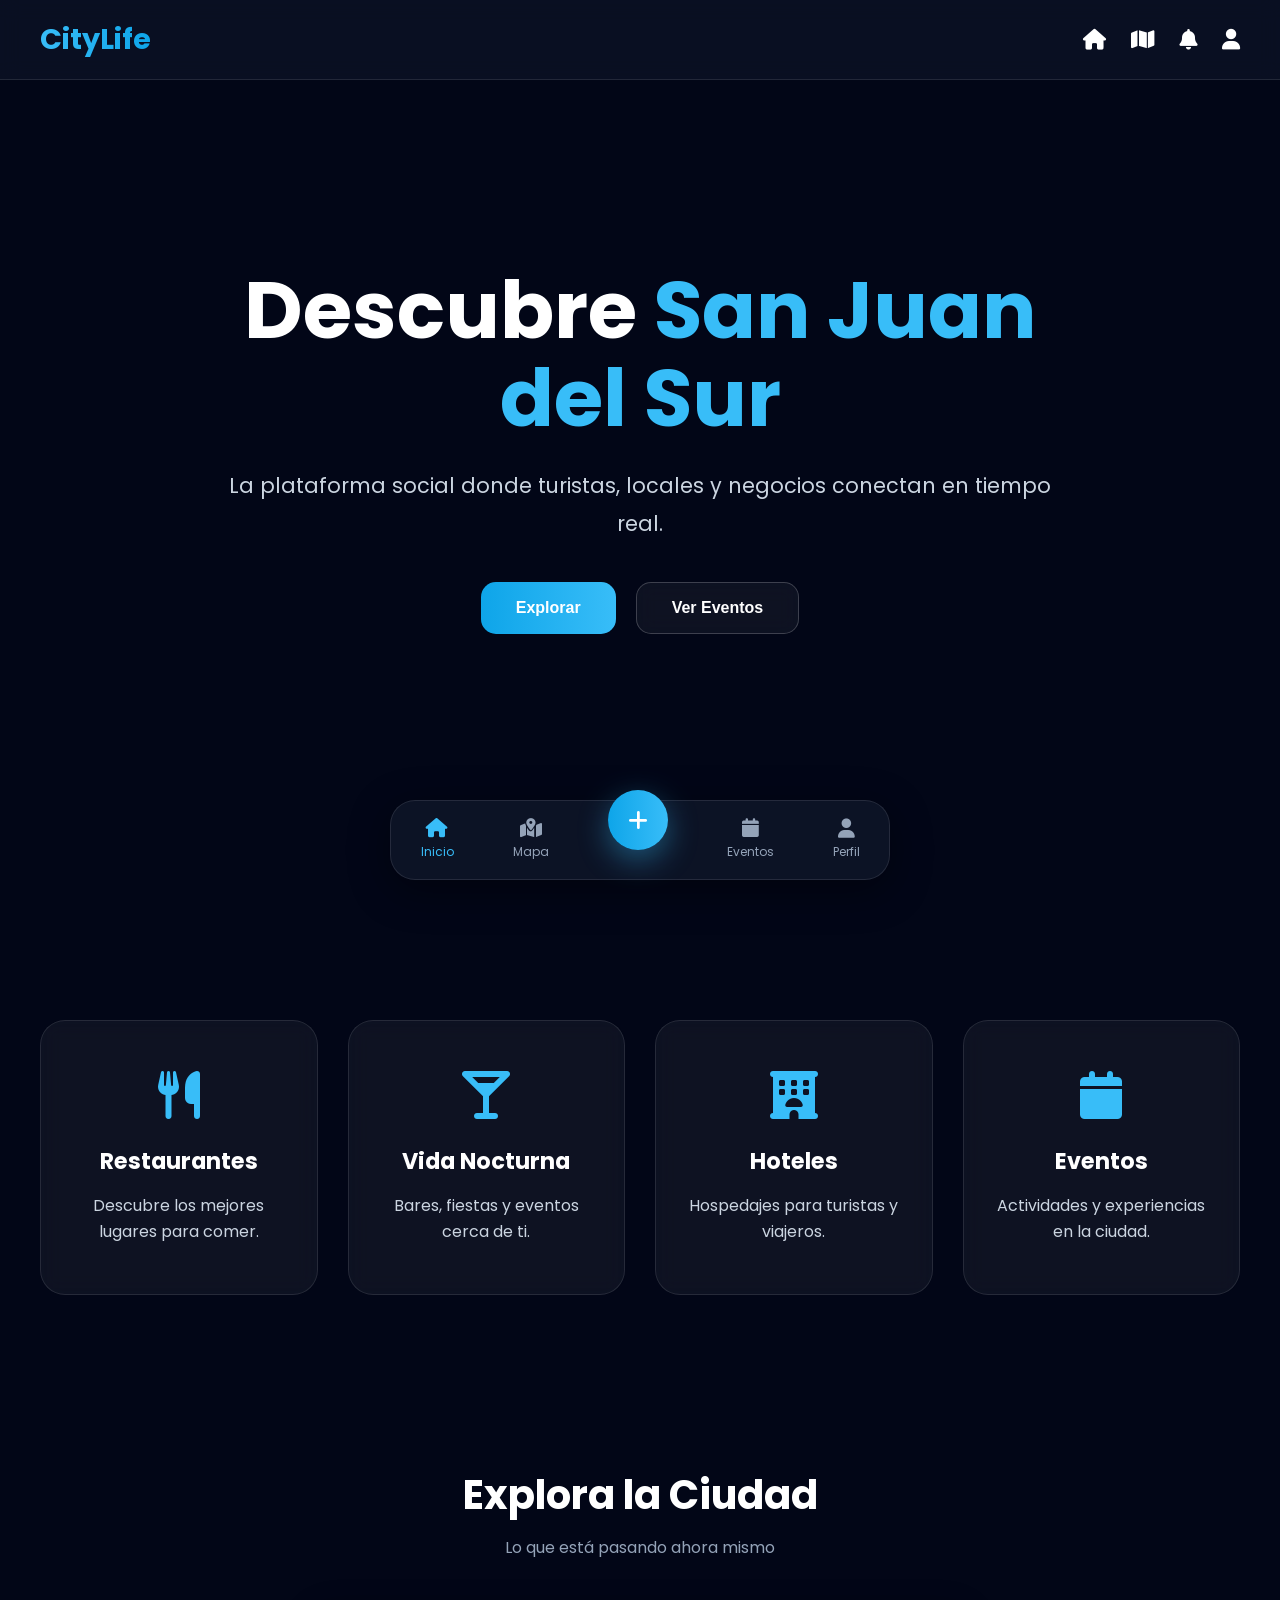
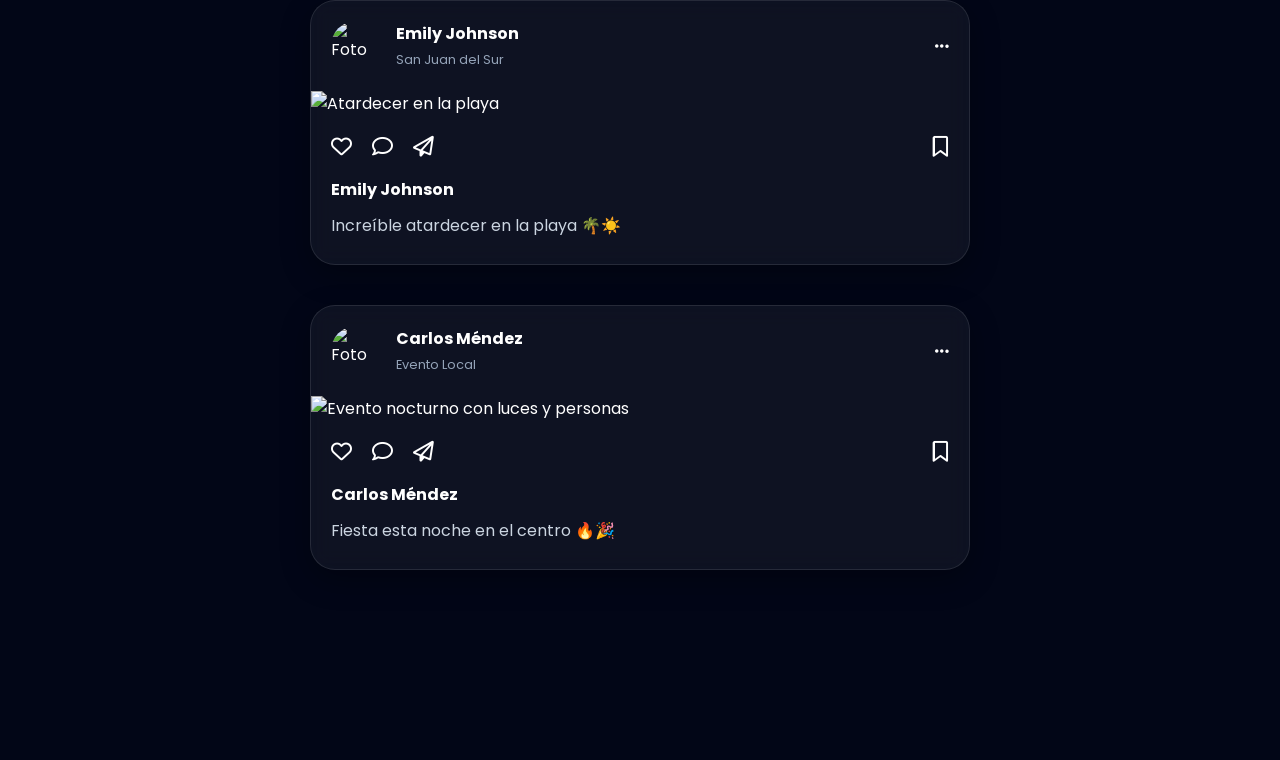
==== index.html @ c030ff0f "Primer frontend de la app" ====
<!DOCTYPE html>
<html lang="es">
<head>
    <meta charset="UTF-8" />
    <meta name="viewport" content="width=device-width, initial-scale=1.0" />

    <title>City Social App</title>

    <!-- CSS -->
    <link rel="stylesheet" href="css/style.css">

    <!-- FONT AWESOME -->
    <link
        rel="stylesheet"
        href="https://cdnjs.cloudflare.com/ajax/libs/font-awesome/6.5.1/css/all.min.css"
    />
</head>

<body>

    <!-- NAVBAR -->
    <nav class="navbar">
        <div class="logo">
            CityLife
        </div>

        <div class="nav-icons">
            <i class="fa-solid fa-house"></i>
            <i class="fa-solid fa-map"></i>
            <i class="fa-solid fa-bell"></i>
            <i class="fa-solid fa-user"></i>
        </div>
    </nav>

    <main>
        <!-- HERO SECTION -->
        <section class="hero">
            <div class="overlay"></div>

            <div class="hero-content">
                <h1>
                    Descubre <span>San Juan del Sur</span>
                </h1>

                <p>
                    La plataforma social donde turistas, locales y negocios
                    conectan en tiempo real.
                </p>

                <div class="hero-buttons">
                    <button class="primary-btn" type="button">
                        Explorar
                    </button>

                    <button class="secondary-btn" type="button">
                        Ver Eventos
                    </button>
                </div>
            </div>
        </section>

        <!-- CATEGORÍAS -->
        <section class="categories">
            <div class="card">
                <i class="fa-solid fa-utensils"></i>
                <h3>Restaurantes</h3>
                <p>Descubre los mejores lugares para comer.</p>
            </div>

            <div class="card">
                <i class="fa-solid fa-martini-glass"></i>
                <h3>Vida Nocturna</h3>
                <p>Bares, fiestas y eventos cerca de ti.</p>
            </div>

            <div class="card">
                <i class="fa-solid fa-hotel"></i>
                <h3>Hoteles</h3>
                <p>Hospedajes para turistas y viajeros.</p>
            </div>

            <div class="card">
                <i class="fa-solid fa-calendar"></i>
                <h3>Eventos</h3>
                <p>Actividades y experiencias en la ciudad.</p>
            </div>
        </section>

        <!-- SOCIAL FEED -->
        <section class="feed">
            <div class="feed-title">
                <h2>Explora la Ciudad</h2>
                <p>Lo que está pasando ahora mismo</p>
            </div>

            <!-- POST 1 -->
            <article class="post">
                <div class="post-header">
                    <div class="user-info">
                        <img
                            src="https://i.pravatar.cc/100?img=12"
                            alt="Foto de perfil de Emily Johnson"
                        />

                        <div>
                            <h4>Emily Johnson</h4>
                            <span>San Juan del Sur</span>
                        </div>
                    </div>

                    <i class="fa-solid fa-ellipsis"></i>
                </div>

                <img
                    class="post-image"
                    src="https://images.unsplash.com/photo-1507525428034-b723cf961d3e"
                    alt="Atardecer en la playa"
                />

                <div class="post-actions">
                    <div class="left-actions">
                        <i class="fa-regular fa-heart"></i>
                        <i class="fa-regular fa-comment"></i>
                        <i class="fa-regular fa-paper-plane"></i>
                    </div>

                    <i class="fa-regular fa-bookmark"></i>
                </div>

                <div class="post-content">
                    <h4>Emily Johnson</h4>

                    <p>
                        Increíble atardecer en la playa 🌴☀️
                    </p>
                </div>
            </article>

            <!-- POST 2 -->
            <article class="post">
                <div class="post-header">
                    <div class="user-info">
                        <img
                            src="https://i.pravatar.cc/100?img=22"
                            alt="Foto de perfil de Carlos Méndez"
                        />

                        <div>
                            <h4>Carlos Méndez</h4>
                            <span>Evento Local</span>
                        </div>
                    </div>

                    <i class="fa-solid fa-ellipsis"></i>
                </div>

                <img
                    class="post-image"
                    src="https://images.unsplash.com/photo-1516450360452-9312f5e86fc7"
                    alt="Evento nocturno con luces y personas"
                />

                <div class="post-actions">
                    <div class="left-actions">
                        <i class="fa-regular fa-heart"></i>
                        <i class="fa-regular fa-comment"></i>
                        <i class="fa-regular fa-paper-plane"></i>
                    </div>

                    <i class="fa-regular fa-bookmark"></i>
                </div>

                <div class="post-content">
                    <h4>Carlos Méndez</h4>

                    <p>
                        Fiesta esta noche en el centro 🔥🎉
                    </p>
                </div>
            </article>
        </section>
    </main>

    <!-- MOBILE NAVIGATION -->
    <nav class="mobile-nav">
        <div class="mobile-item active">
            <i class="fa-solid fa-house"></i>
            <span>Inicio</span>
        </div>

        <div class="mobile-item">
            <i class="fa-solid fa-map-location-dot"></i>
            <span>Mapa</span>
        </div>

        <div class="mobile-item center-button">
            <i class="fa-solid fa-plus"></i>
        </div>

        <div class="mobile-item">
            <i class="fa-solid fa-calendar"></i>
            <span>Eventos</span>
        </div>

        <div class="mobile-item">
            <i class="fa-solid fa-user"></i>
            <span>Perfil</span>
        </div>
    </nav>

    <!-- JAVASCRIPT -->
    <script src="js/script.js"></script>

</body>
</html>
---- css/style.css ----
@import url('https://fonts.googleapis.com/css2?family=Poppins:wght@300;400;500;600;700&display=swap');

*{
    margin: 0;
    padding: 0;
    box-sizing: border-box;
}

body{
    font-family: 'Poppins', sans-serif;
    background: #020617;
    color: white;
    overflow-x: hidden;
}

/* NAVBAR */

.navbar{
    width: 100%;
    height: 80px;

    padding: 0 40px;

    display: flex;
    justify-content: space-between;
    align-items: center;

    position: fixed;
    top: 0;

    z-index: 1000;

    background: rgba(15,23,42,0.6);

    backdrop-filter: blur(10px);

    border-bottom: 1px solid rgba(255,255,255,0.1);
}

.logo{
    font-size: 1.8rem;
    font-weight: 700;

    background: linear-gradient(to right,#38bdf8,#0ea5e9);

    -webkit-background-clip: text;
    -webkit-text-fill-color: transparent;
}

.nav-icons{
    display: flex;
    gap: 25px;
}

.nav-icons i{
    font-size: 1.3rem;

    cursor: pointer;

    transition: 0.3s;
}

.nav-icons i:hover{
    color: #38bdf8;
    transform: scale(1.2);
}

/* HERO */

.hero{
    width: 100%;
    height: 100vh;

    background-image:
    linear-gradient(
        rgba(2,6,23,0.7),
        rgba(2,6,23,0.9)
    ),
    url('https://images.unsplash.com/photo-1507525428034-b723cf961d3e');

    background-size: cover;
    background-position: center;

    display: flex;
    justify-content: center;
    align-items: center;

    text-align: center;

    padding: 20px;
}

.hero-content{
    max-width: 850px;
}

.hero-content h1{
    font-size: 5rem;
    line-height: 1.1;

    margin-bottom: 25px;

    font-weight: 700;
}

.hero-content span{
    color: #38bdf8;
}

.hero-content p{
    font-size: 1.3rem;

    color: #cbd5e1;

    margin-bottom: 40px;

    line-height: 1.8;
}

.hero-buttons{
    display: flex;
    justify-content: center;
    gap: 20px;

    flex-wrap: wrap;
}

.primary-btn{
    padding: 16px 35px;

    border: none;
    border-radius: 15px;

    background: linear-gradient(to right,#0ea5e9,#38bdf8);

    color: white;

    font-size: 1rem;
    font-weight: 600;

    cursor: pointer;

    transition: 0.3s;
}

.primary-btn:hover{
    transform: translateY(-5px);
}

.secondary-btn{
    padding: 16px 35px;

    border-radius: 15px;

    border: 1px solid rgba(255,255,255,0.2);

    background: rgba(255,255,255,0.05);

    color: white;

    font-size: 1rem;
    font-weight: 600;

    backdrop-filter: blur(10px);

    cursor: pointer;

    transition: 0.3s;
}

.secondary-btn:hover{
    background: rgba(255,255,255,0.1);
}

/* CATEGORIES */

.categories{
    padding: 120px 40px;

    display: grid;

    grid-template-columns: repeat(auto-fit,minmax(240px,1fr));

    gap: 30px;
}

.card{
    background: rgba(255,255,255,0.05);

    border: 1px solid rgba(255,255,255,0.1);

    backdrop-filter: blur(10px);

    border-radius: 25px;

    padding: 50px 30px;

    text-align: center;

    transition: 0.4s;
}

.card:hover{
    transform: translateY(-10px);

    border-color: #38bdf8;

    box-shadow: 0 20px 40px rgba(56,189,248,0.15);
}

.card i{
    font-size: 3rem;

    margin-bottom: 25px;

    color: #38bdf8;
}

.card h3{
    font-size: 1.4rem;

    margin-bottom: 15px;
}

.card p{
    color: #cbd5e1;

    line-height: 1.6;
}

/* RESPONSIVE */

@media(max-width:768px){

    .navbar{
        padding: 0 20px;
    }

    .hero-content h1{
        font-size: 3rem;
    }

    .hero-content p{
        font-size: 1rem;
    }

    .categories{
        padding: 80px 20px;
    }

}
/* MOBILE NAVIGATION */

.mobile-nav{
    position: fixed;

    bottom: 20px;
    left: 50%;

    transform: translateX(-50%);

    width: 90%;
    max-width: 500px;

    height: 80px;

    background: rgba(15,23,42,0.8);

    backdrop-filter: blur(15px);

    border: 1px solid rgba(255,255,255,0.1);

    border-radius: 25px;

    display: flex;
    justify-content: space-around;
    align-items: center;

    z-index: 1000;

    box-shadow: 0 10px 40px rgba(0,0,0,0.4);
}

.mobile-item{
    display: flex;
    flex-direction: column;
    align-items: center;

    gap: 5px;

    color: #94a3b8;

    cursor: pointer;

    transition: 0.3s;
}

.mobile-item i{
    font-size: 1.2rem;
}

.mobile-item span{
    font-size: 0.75rem;
}

.mobile-item:hover{
    color: #38bdf8;
    transform: translateY(-5px);
}

.active{
    color: #38bdf8;
}

.center-button{
    width: 60px;
    height: 60px;

    background: linear-gradient(to right,#0ea5e9,#38bdf8);

    border-radius: 50%;

    display: flex;
    justify-content: center;
    align-items: center;

    margin-top: -40px;

    color: white !important;

    box-shadow: 0 10px 30px rgba(56,189,248,0.4);
}

.center-button i{
    font-size: 1.4rem;
}

/* DESKTOP */

@media(min-width:769px){

    .mobile-nav{
        width: 500px;
    }

}
/* FEED */

.feed{
    padding: 50px 20px 150px;

    max-width: 700px;
    margin: auto;
}

.feed-title{
    text-align: center;

    margin-bottom: 40px;
}

.feed-title h2{
    font-size: 2.5rem;
    margin-bottom: 10px;
}

.feed-title p{
    color: #94a3b8;
}

/* POST */

.post{
    background: rgba(255,255,255,0.05);

    border: 1px solid rgba(255,255,255,0.1);

    backdrop-filter: blur(10px);

    border-radius: 25px;

    overflow: hidden;

    margin-bottom: 40px;

    box-shadow: 0 10px 30px rgba(0,0,0,0.3);
}

/* HEADER */

.post-header{
    display: flex;
    justify-content: space-between;
    align-items: center;

    padding: 20px;
}

.user-info{
    display: flex;
    align-items: center;
    gap: 15px;
}

.user-info img{
    width: 50px;
    height: 50px;

    border-radius: 50%;

    object-fit: cover;
}

.user-info h4{
    font-size: 1rem;
}

.user-info span{
    font-size: 0.8rem;
    color: #94a3b8;
}

/* IMAGE */

.post-image{
    width: 100%;
    height: 400px;

    object-fit: cover;
}

/* ACTIONS */

.post-actions{
    display: flex;
    justify-content: space-between;

    padding: 20px;
}

.left-actions{
    display: flex;
    gap: 20px;
}

.post-actions i{
    font-size: 1.3rem;

    cursor: pointer;

    transition: 0.3s;
}

.post-actions i:hover{
    color: #38bdf8;
    transform: scale(1.1);
}

/* CONTENT */

.post-content{
    padding: 0 20px 25px;
}

.post-content h4{
    margin-bottom: 10px;
}

.post-content p{
    color: #cbd5e1;
    line-height: 1.7;
}
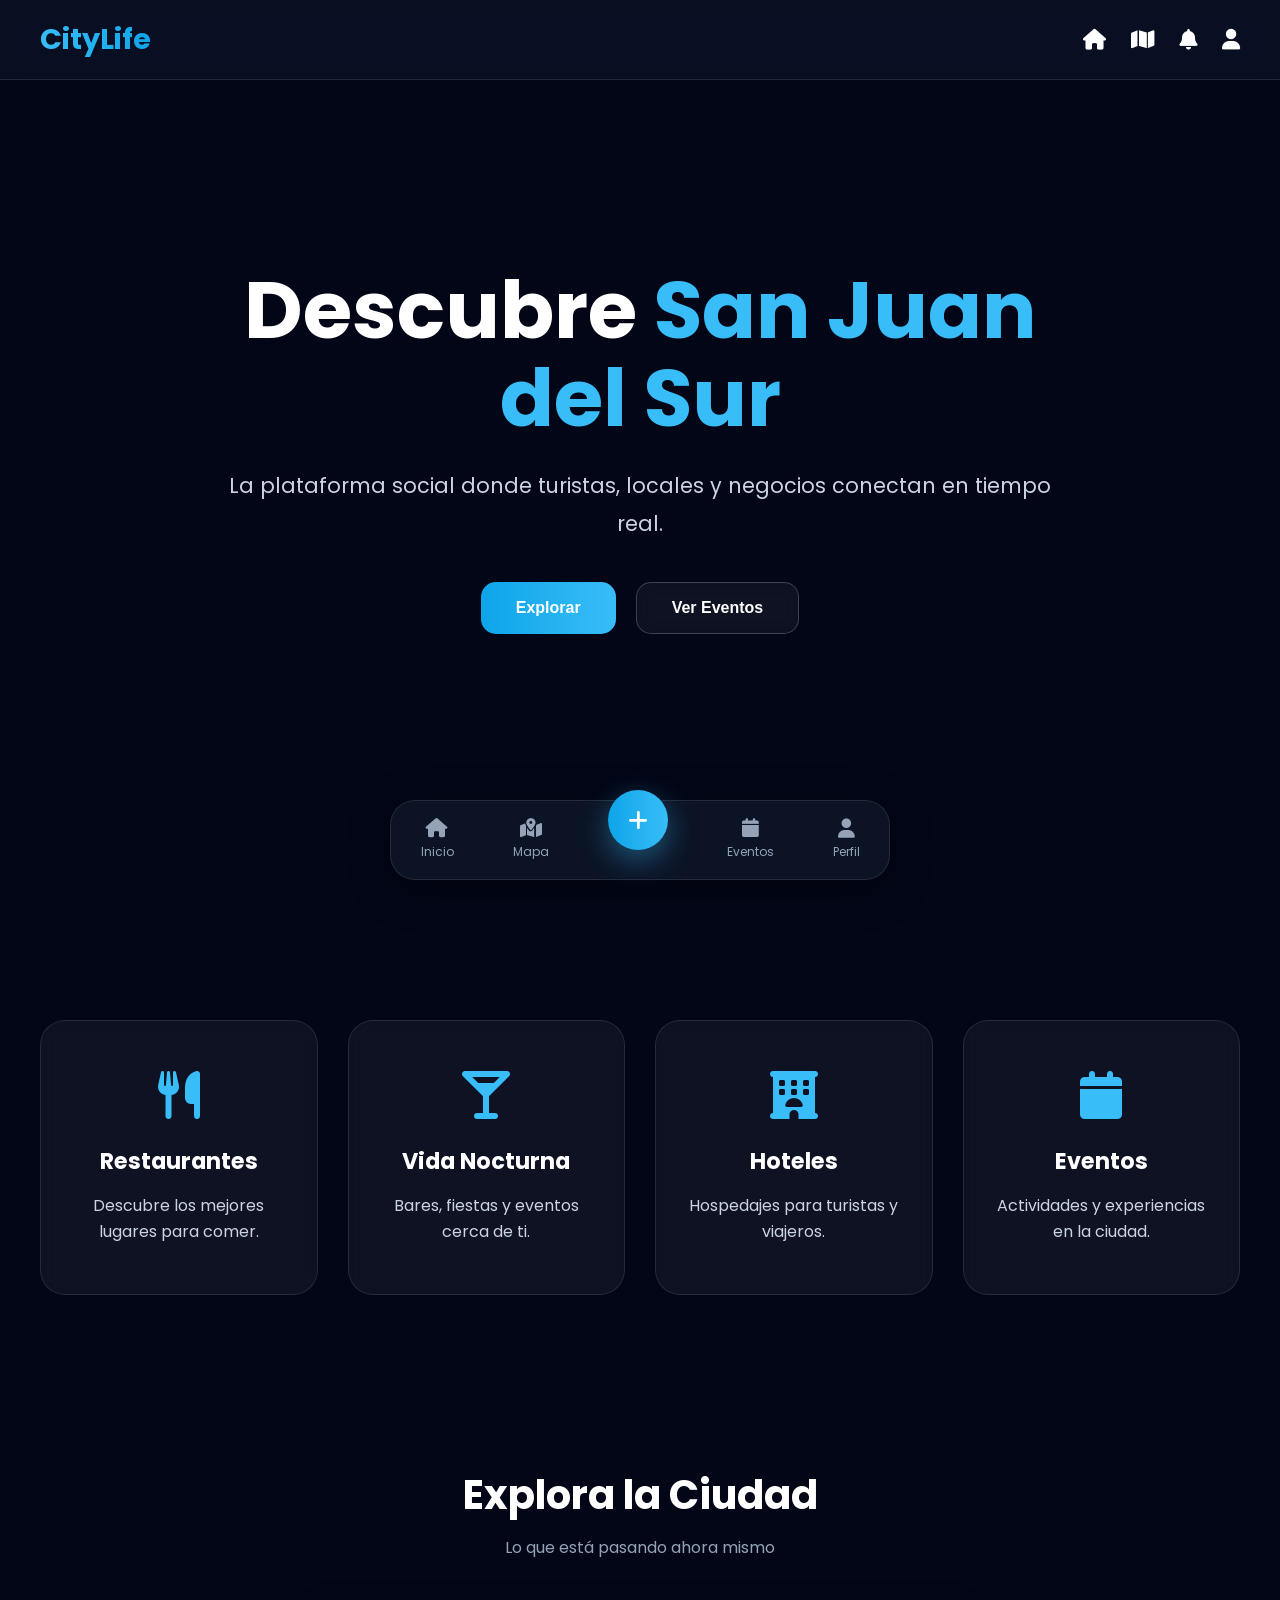
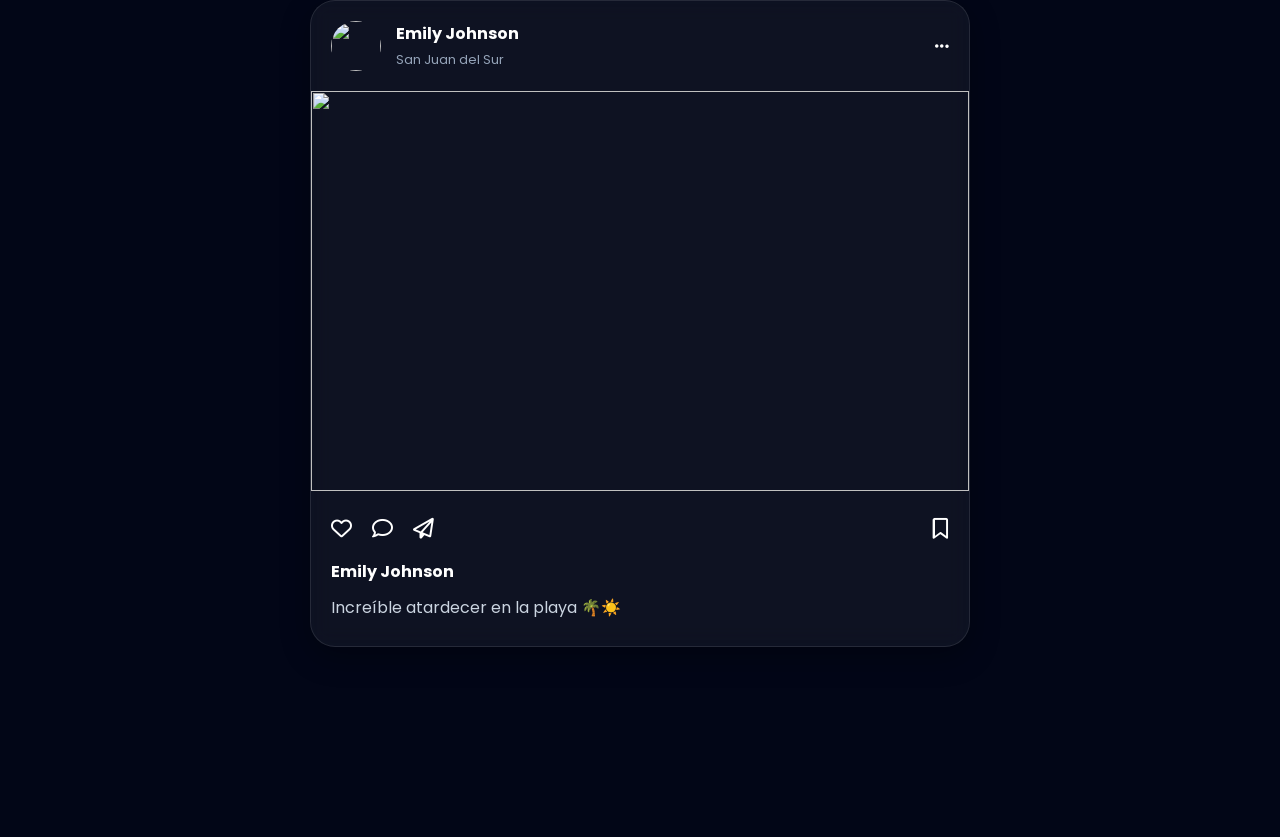
==== commit 7b70d0bd: "botones funcionales" ====
--- a/index.html
+++ b/index.html
@@ -20,195 +20,57 @@
 
     <!-- NAVBAR -->
     <nav class="navbar">
-        <div class="logo">
-            CityLife
-        </div>
+        <div class="logo">CityLife</div>
 
         <div class="nav-icons">
-            <i class="fa-solid fa-house"></i>
-            <i class="fa-solid fa-map"></i>
-            <i class="fa-solid fa-bell"></i>
-            <i class="fa-solid fa-user"></i>
+
+            <!-- SPA NAVIGATION -->
+            <i class="fa-solid fa-house" onclick="location.hash='home'"></i>
+
+            <i class="fa-solid fa-map" onclick="location.hash='explore'"></i>
+
+            <i class="fa-solid fa-bell" onclick="location.hash='notifications'"></i>
+
+            <i class="fa-solid fa-user" onclick="location.hash='perfil'"></i>
+
         </div>
     </nav>
 
-    <main>
-        <!-- HERO SECTION -->
-        <section class="hero">
-            <div class="overlay"></div>
-
-            <div class="hero-content">
-                <h1>
-                    Descubre <span>San Juan del Sur</span>
-                </h1>
-
-                <p>
-                    La plataforma social donde turistas, locales y negocios
-                    conectan en tiempo real.
-                </p>
-
-                <div class="hero-buttons">
-                    <button class="primary-btn" type="button">
-                        Explorar
-                    </button>
-
-                    <button class="secondary-btn" type="button">
-                        Ver Eventos
-                    </button>
-                </div>
-            </div>
-        </section>
-
-        <!-- CATEGORÍAS -->
-        <section class="categories">
-            <div class="card">
-                <i class="fa-solid fa-utensils"></i>
-                <h3>Restaurantes</h3>
-                <p>Descubre los mejores lugares para comer.</p>
-            </div>
-
-            <div class="card">
-                <i class="fa-solid fa-martini-glass"></i>
-                <h3>Vida Nocturna</h3>
-                <p>Bares, fiestas y eventos cerca de ti.</p>
-            </div>
-
-            <div class="card">
-                <i class="fa-solid fa-hotel"></i>
-                <h3>Hoteles</h3>
-                <p>Hospedajes para turistas y viajeros.</p>
-            </div>
-
-            <div class="card">
-                <i class="fa-solid fa-calendar"></i>
-                <h3>Eventos</h3>
-                <p>Actividades y experiencias en la ciudad.</p>
-            </div>
-        </section>
-
-        <!-- SOCIAL FEED -->
-        <section class="feed">
-            <div class="feed-title">
-                <h2>Explora la Ciudad</h2>
-                <p>Lo que está pasando ahora mismo</p>
-            </div>
-
-            <!-- POST 1 -->
-            <article class="post">
-                <div class="post-header">
-                    <div class="user-info">
-                        <img
-                            src="https://i.pravatar.cc/100?img=12"
-                            alt="Foto de perfil de Emily Johnson"
-                        />
-
-                        <div>
-                            <h4>Emily Johnson</h4>
-                            <span>San Juan del Sur</span>
-                        </div>
-                    </div>
-
-                    <i class="fa-solid fa-ellipsis"></i>
-                </div>
-
-                <img
-                    class="post-image"
-                    src="https://images.unsplash.com/photo-1507525428034-b723cf961d3e"
-                    alt="Atardecer en la playa"
-                />
-
-                <div class="post-actions">
-                    <div class="left-actions">
-                        <i class="fa-regular fa-heart"></i>
-                        <i class="fa-regular fa-comment"></i>
-                        <i class="fa-regular fa-paper-plane"></i>
-                    </div>
-
-                    <i class="fa-regular fa-bookmark"></i>
-                </div>
-
-                <div class="post-content">
-                    <h4>Emily Johnson</h4>
-
-                    <p>
-                        Increíble atardecer en la playa 🌴☀️
-                    </p>
-                </div>
-            </article>
-
-            <!-- POST 2 -->
-            <article class="post">
-                <div class="post-header">
-                    <div class="user-info">
-                        <img
-                            src="https://i.pravatar.cc/100?img=22"
-                            alt="Foto de perfil de Carlos Méndez"
-                        />
-
-                        <div>
-                            <h4>Carlos Méndez</h4>
-                            <span>Evento Local</span>
-                        </div>
-                    </div>
-
-                    <i class="fa-solid fa-ellipsis"></i>
-                </div>
-
-                <img
-                    class="post-image"
-                    src="https://images.unsplash.com/photo-1516450360452-9312f5e86fc7"
-                    alt="Evento nocturno con luces y personas"
-                />
-
-                <div class="post-actions">
-                    <div class="left-actions">
-                        <i class="fa-regular fa-heart"></i>
-                        <i class="fa-regular fa-comment"></i>
-                        <i class="fa-regular fa-paper-plane"></i>
-                    </div>
-
-                    <i class="fa-regular fa-bookmark"></i>
-                </div>
-
-                <div class="post-content">
-                    <h4>Carlos Méndez</h4>
-
-                    <p>
-                        Fiesta esta noche en el centro 🔥🎉
-                    </p>
-                </div>
-            </article>
-        </section>
-    </main>
+    <!-- CONTENEDOR SPA -->
+    <main id="app"></main>
 
     <!-- MOBILE NAVIGATION -->
     <nav class="mobile-nav">
-        <div class="mobile-item active">
+
+        <div class="mobile-item" onclick="location.hash='home'">
             <i class="fa-solid fa-house"></i>
             <span>Inicio</span>
         </div>
 
-        <div class="mobile-item">
+        <div class="mobile-item" onclick="location.hash='explore'">
             <i class="fa-solid fa-map-location-dot"></i>
             <span>Mapa</span>
         </div>
 
+        <!-- ESTE BOTÓN NO CAMBIA DE PÁGINA (lo puedes usar después para crear posts) -->
         <div class="mobile-item center-button">
             <i class="fa-solid fa-plus"></i>
         </div>
 
-        <div class="mobile-item">
+        <div class="mobile-item" onclick="location.hash='eventos'">
             <i class="fa-solid fa-calendar"></i>
             <span>Eventos</span>
         </div>
 
-        <div class="mobile-item">
+        <div class="mobile-item" onclick="location.hash='perfil'">
             <i class="fa-solid fa-user"></i>
             <span>Perfil</span>
         </div>
+
     </nav>
 
-    <!-- JAVASCRIPT -->
+    <!-- SCRIPTS (ORDEN IMPORTANTE) -->
+    <script src="js/navigation.js"></script>
     <script src="js/script.js"></script>
 
 </body>
